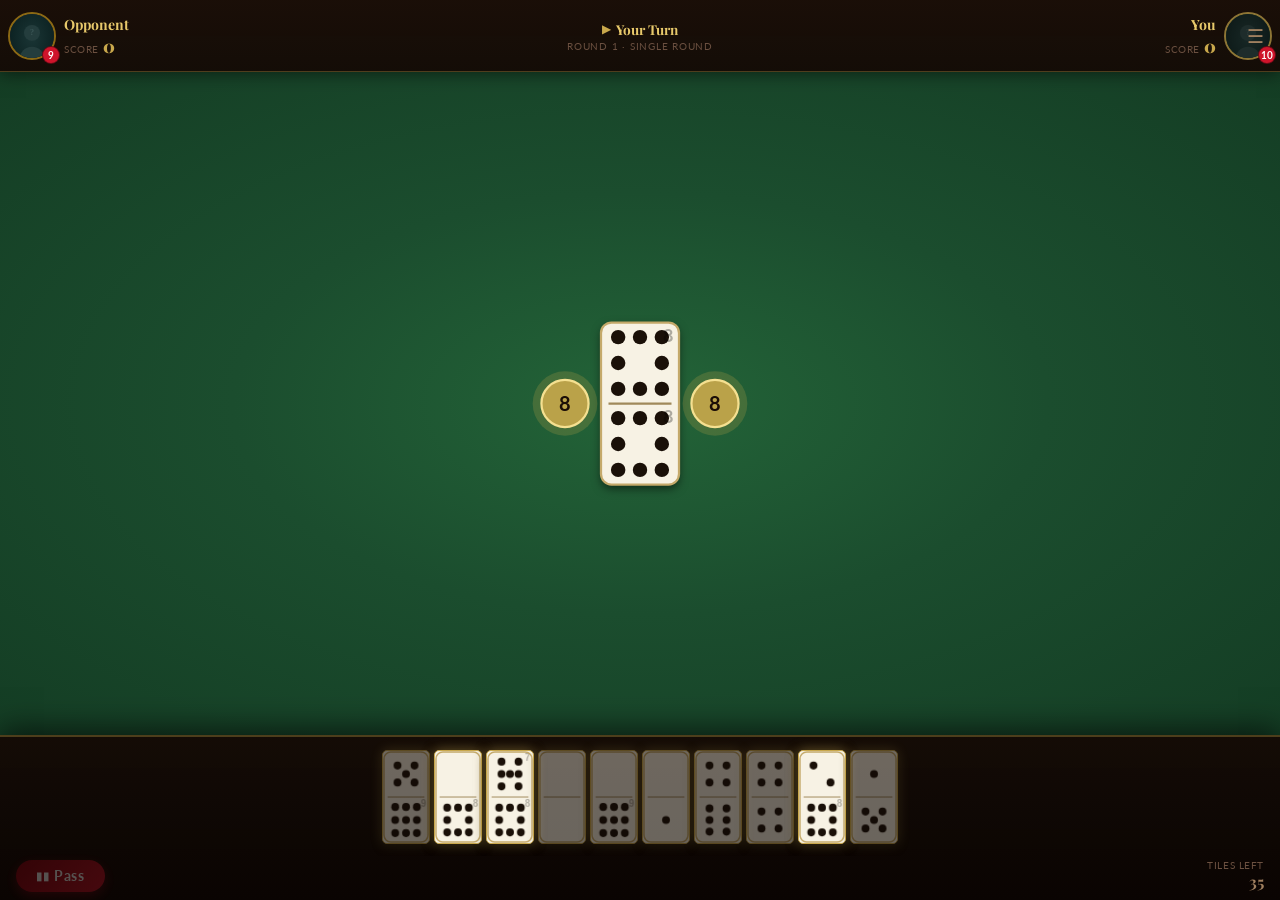
==== game.html @ 776e9a19 "Fix SFX toggle buttons missing default 'on' class in HTML Buttons displayed 'ON' text but rendered g" ====
<!DOCTYPE html>
<html lang="en">
<head>
  <meta charset="UTF-8">
  <meta name="viewport" content="width=device-width, initial-scale=1.0, maximum-scale=1.0, user-scalable=no">
  <meta name="apple-mobile-web-app-capable" content="yes">
  <meta name="apple-mobile-web-app-status-bar-style" content="black-translucent">
  <meta name="theme-color" content="#143D24">
  <title>ArtsDominos — Playing</title>
  <link rel="preconnect" href="https://fonts.googleapis.com">
  <link rel="preconnect" href="https://fonts.gstatic.com" crossorigin>
  <link href="https://fonts.googleapis.com/css2?family=Playfair+Display:wght@400;700&family=Lato:wght@300;400;700&family=Dancing+Script:wght@700&display=swap" rel="stylesheet">
  <link rel="stylesheet" href="css/main.css">
  <link rel="stylesheet" href="css/game.css">
</head>
<body class="game-body">

  <!-- ===== TOP BAR ===== -->
  <header class="game-topbar" id="game-topbar">

    <!-- Opponent side (1v1) or Team display -->
    <div class="topbar-player opponent-side" id="topbar-opponent">
      <div class="topbar-portrait-wrap">
        <img class="topbar-portrait" id="opp-portrait" src="assets/characters/silhouette.svg" alt="Opponent">
        <div class="topbar-hand-count" id="opp-hand-count">10</div>
      </div>
      <div class="topbar-info">
        <div class="topbar-name" id="opp-name">Opponent</div>
        <div class="topbar-score-wrap">
          <span class="topbar-score-label">Score</span>
          <span class="topbar-score" id="opp-score">0</span>
        </div>
      </div>
    </div>

    <!-- Center: round + turn indicator -->
    <div class="topbar-center">
      <div class="turn-indicator" id="turn-indicator">
        <span class="turn-arrow" id="turn-arrow">&#9654;</span>
        <span class="turn-name" id="turn-name">Your Turn</span>
      </div>
      <div class="round-badge" id="round-badge"><span id="round-num">Round 1</span> · <span id="format-badge">Single Round</span></div>
    </div>

    <!-- Your side -->
    <div class="topbar-player your-side">
      <div class="topbar-info right-align">
        <div class="topbar-name">You</div>
        <div class="topbar-score-wrap">
          <span class="topbar-score-label">Score</span>
          <span class="topbar-score" id="your-score">0</span>
        </div>
      </div>
      <div class="topbar-portrait-wrap">
        <img class="topbar-portrait you-avatar" src="assets/characters/silhouette.svg" alt="You">
        <div class="topbar-hand-count" id="your-hand-count">10</div>
      </div>
    </div>

    <!-- Menu button -->
    <button class="game-menu-btn" onclick="GameUI.togglePause()" title="Menu">&#9776;</button>

  </header>

  <!-- ===== TEAMS ROW (2v2 only, hidden in 1v1) ===== -->
  <div class="teams-bar hidden" id="teams-bar">
    <div class="team-slot" id="team-partner">
      <img class="team-portrait" src="assets/characters/silhouette.svg" alt="Partner">
      <span class="team-name" id="partner-name">Partner</span>
      <span class="team-tiles" id="partner-tiles">10</span>
    </div>
    <div class="team-divider">&#9866;</div>
    <div class="team-slot" id="team-opp2">
      <img class="team-portrait" src="assets/characters/silhouette.svg" alt="Opp 2">
      <span class="team-name" id="opp2-name">Opp 2</span>
      <span class="team-tiles" id="opp2-tiles">10</span>
    </div>
  </div>

  <!-- Opponent speech bubble — shown on doubles, passes, round wins -->
  <div class="opp-quote-bubble hidden" id="opp-quote"></div>

  <!-- ===== GAME BOARD CANVAS ===== -->
  <main class="board-wrap" id="board-wrap">
    <canvas id="game-canvas"></canvas>
    <div class="board-hint" id="board-hint">Tap a tile in your hand, then tap where to place it</div>
  </main>

  <!-- ===== END SELECTION BAR ===== -->
  <div class="end-select-bar hidden" id="end-select-bar">
    <button class="end-btn" onclick="GameUI.chooseEnd('left')">&#8592; Left</button>
    <span class="end-select-label">Which end?</span>
    <button class="end-btn" onclick="GameUI.chooseEnd('right')">Right &#8594;</button>
  </div>

  <!-- ===== PLAYER HAND ===== -->
  <footer class="hand-area" id="hand-area">

    <div class="hand-scroll-wrap">
      <div class="hand-tiles" id="hand-tiles">
        <!-- Tile elements injected by render.js -->
      </div>
    </div>

    <div class="hand-actions">
      <button class="pass-btn" id="pass-btn" onclick="GameUI.playerPass()" disabled>
        <span class="pass-icon">&#9646;&#9646;</span> Pass
      </button>
      <div class="hand-meta">
        <div class="boneyard-info" id="boneyard-info">
          <span class="boneyard-label">Tiles left</span>
          <span class="boneyard-count" id="boneyard-count">35</span>
        </div>
      </div>
    </div>

  </footer>

  <!-- ===== PAUSE / MENU OVERLAY ===== -->
  <div class="pause-overlay hidden" id="pause-overlay">
    <div class="pause-card">
      <h2>Game Paused</h2>
      <div class="gold-rule"></div>
      <button class="btn-primary" onclick="GameUI.togglePause()">Resume</button>
      <button class="toggle-btn on" id="pause-sfx-btn" onclick="GameUI.toggleSfx()" style="align-self:stretch;border-radius:var(--r-md);padding:10px;">SFX: ON</button>
      <button class="btn-secondary" onclick="GameUI.restartRound()">Restart Round</button>
      <button class="btn-secondary" onclick="window.location.href='index.html'">Main Menu</button>
    </div>
  </div>

  <!-- ===== ROUND RESULT OVERLAY ===== -->
  <div class="result-overlay hidden" id="result-overlay">
    <div class="result-card">
      <div class="result-icon" id="result-icon">&#127881;</div>
      <h2 class="result-title" id="result-title">Round Over!</h2>
      <div class="result-detail" id="result-detail"></div>
      <div class="result-breakdown" id="result-breakdown"></div>
      <div class="result-scores" id="result-scores"></div>
      <div class="gold-rule"></div>
      <button class="btn-primary" id="result-next-btn" onclick="GameUI.nextRound()">Next Round</button>
      <button class="btn-secondary" onclick="window.location.href='index.html'">Main Menu</button>
    </div>
  </div>

  <!-- ===== MATCH OVER OVERLAY ===== -->
  <div class="result-overlay hidden" id="match-over-overlay">
    <div class="result-card">
      <div class="result-icon" id="match-result-icon">&#127881;</div>
      <h2 class="result-title" id="match-result-title">Match Over!</h2>
      <div class="result-detail" id="match-result-detail"></div>
      <div class="result-breakdown" id="match-result-breakdown"></div>
      <div class="result-scores" id="match-result-scores"></div>
      <div class="gold-rule"></div>
      <button class="btn-primary" onclick="GameUI.rematch()">Rematch</button>
      <button class="btn-secondary" onclick="window.location.href='index.html'">Main Menu</button>
    </div>
  </div>

  <!-- Drag ghost: follows finger/cursor when dragging a hand tile -->
  <canvas id="drag-ghost" style="position:fixed;display:none;pointer-events:none;z-index:200;opacity:0.82;border-radius:6px;box-shadow:0 8px 24px rgba(0,0,0,0.7);"></canvas>

  <script src="js/storage.js"></script>
  <script src="js/characters.js"></script>
  <script src="js/quotes.js"></script>
  <script src="js/engine.js"></script>
  <script src="js/ai.js"></script>
  <script src="js/scoring.js"></script>
  <script src="js/sound.js"></script>
  <script src="js/render.js"></script>
  <script src="js/input.js"></script>
  <script src="js/game.js"></script>
</body>
</html>
---- css/main.css ----
/* =====================================================
   ArtsDominos · main.css
   Global design tokens, reset, hall background,
   shared components used across index + game screens
   ===================================================== */

/* ===== DESIGN TOKENS ===== */
:root {
  /* Cuban Color Palette */
  --mahogany:        #1A0D07;
  --mahogany-mid:    #2C1810;
  --mahogany-light:  #3D2316;
  --wood:            #5C3520;

  /* Gold */
  --gold:            #C9A84C;
  --gold-light:      #E8C96B;
  --gold-dark:       #8B6914;
  --gold-shine:      #F5E090;
  --gold-dim:        #6B5010;

  /* Cuban Flag */
  --cuban-red:       #CF142B;
  --cuban-blue:      #002A8F;
  --cuban-white:     #F5F5F0;
  --cuban-star:      #FFFFFF;

  /* Felt Table */
  --felt:            #1B4D2E;
  --felt-dark:       #143D24;
  --felt-shadow:     #0D2A1A;
  --felt-highlight:  #236438;

  /* Domino Tiles */
  --tile-cream:      #F8F4E8;
  --tile-border:     #D4C9A8;
  --pip:             #1A1008;

  /* Text */
  --text-light:      #F0E6D3;
  --text-gold:       #C9A84C;
  --text-dim:        #A08060;
  --text-muted:      #6B5040;

  /* Difficulty */
  --diff-beginner:   #4CAF50;
  --diff-easy:       #8BC34A;
  --diff-medium:     #FFC107;
  --diff-hard:       #FF5722;
  --diff-expert:     #E040FB;
  --diff-master:     #CF142B;

  /* Layout */
  --gap-xs:  4px;
  --gap-sm:  8px;
  --gap-md:  16px;
  --gap-lg:  24px;
  --gap-xl:  40px;

  /* Radii */
  --r-sm:    6px;
  --r-md:    12px;
  --r-lg:    20px;
  --r-pill:  100px;

  /* Shadows */
  --shadow-gold:    0 0 20px rgba(201,168,76,0.35);
  --shadow-gold-lg: 0 0 40px rgba(201,168,76,0.5);
  --shadow-deep:    0 8px 40px rgba(0,0,0,0.7);
  --shadow-tile:    0 4px 12px rgba(0,0,0,0.5);
  --shadow-inset:   inset 0 2px 8px rgba(0,0,0,0.5);

  /* Typography */
  --font-heading: 'Playfair Display', Georgia, 'Times New Roman', serif;
  --font-script:  'Dancing Script', cursive;
  --font-body:    'Lato', 'Helvetica Neue', Arial, sans-serif;

  /* Motion */
  --ease-out-cubic: cubic-bezier(0.22, 1, 0.36, 1);
  --t-fast: 0.15s ease;
  --t-mid:  0.3s ease;
  --t-slow: 0.5s var(--ease-out-cubic);
}

/* ===== RESET ===== */
*, *::before, *::after {
  box-sizing: border-box;
  margin: 0;
  padding: 0;
  -webkit-tap-highlight-color: transparent;
}

html {
  height: 100%;
  height: 100dvh;
  overflow: hidden;
}

body {
  height: 100%;
  height: 100dvh;
  width: 100%;
  overflow: hidden;
  font-family: var(--font-body);
  background: var(--mahogany);
  color: var(--text-light);
  user-select: none;
  -webkit-user-select: none;
  touch-action: manipulation;
  -webkit-font-smoothing: antialiased;
}

img {
  display: block;
  max-width: 100%;
}

button {
  font-family: inherit;
  cursor: pointer;
}

/* ===== CUBAN GAME HALL BACKGROUND ===== */
.hall-bg {
  position: fixed;
  inset: 0;
  z-index: 0;
  background:
    /* Warm candlelight glow from above */
    radial-gradient(ellipse 80% 40% at 50% 0%, rgba(200,130,30,0.12) 0%, transparent 70%),
    /* Amber corner warmth */
    radial-gradient(ellipse 50% 60% at 0% 100%, rgba(120,50,10,0.15) 0%, transparent 60%),
    radial-gradient(ellipse 50% 60% at 100% 100%, rgba(120,50,10,0.12) 0%, transparent 60%),
    /* Subtle wood grain lines */
    repeating-linear-gradient(
      88deg,
      transparent 0px,
      transparent 60px,
      rgba(200,150,80,0.018) 60px,
      rgba(200,150,80,0.018) 62px
    ),
    repeating-linear-gradient(
      2deg,
      transparent 0px,
      transparent 100px,
      rgba(200,150,80,0.012) 100px,
      rgba(200,150,80,0.012) 102px
    ),
    /* Base mahogany gradient */
    linear-gradient(170deg, #2C1810 0%, #1A0D07 45%, #0F0603 100%);
}

.hall-vignette {
  position: fixed;
  inset: 0;
  z-index: 1;
  pointer-events: none;
  background: radial-gradient(
    ellipse 100% 100% at 50% 50%,
    transparent 40%,
    rgba(0,0,0,0.55) 100%
  );
}

/* ===== SCREEN SYSTEM ===== */
.screen {
  position: fixed;
  inset: 0;
  z-index: 10;
  display: flex;
  flex-direction: column;
  align-items: center;
  overflow-y: auto;
  overflow-x: hidden;
  -webkit-overflow-scrolling: touch;
  opacity: 0;
  pointer-events: none;
  transform: translateY(16px);
  transition: opacity var(--t-mid), transform var(--t-mid);
}

.screen.active {
  opacity: 1;
  pointer-events: all;
  transform: translateY(0);
}

/* ===== SCREEN HEADER ===== */
.screen-header {
  display: flex;
  align-items: center;
  gap: var(--gap-md);
  width: 100%;
  max-width: 860px;
  padding: var(--gap-lg) var(--gap-lg) var(--gap-md);
  border-bottom: 1px solid rgba(201,168,76,0.25);
  margin-bottom: var(--gap-lg);
}

.screen-header h2 {
  font-family: var(--font-heading);
  font-size: clamp(1.1rem, 3vw, 1.7rem);
  color: var(--gold-light);
  font-weight: 700;
}

/* ===== CONTENT CONTAINERS ===== */
.content-container {
  width: 100%;
  max-width: 700px;
  padding: 0 var(--gap-lg) var(--gap-xl);
  display: flex;
  flex-direction: column;
}

/* ===== GOLD RULE ===== */
.gold-rule {
  width: 100%;
  max-width: 280px;
  height: 1px;
  background: linear-gradient(90deg, transparent, var(--gold), transparent);
  margin: var(--gap-md) auto;
}
.gold-rule.narrow { max-width: 180px; }

/* ===== BUTTONS ===== */
.btn-primary {
  display: block;
  width: 100%;
  max-width: 300px;
  padding: 15px 28px;
  background: linear-gradient(135deg, var(--gold-dark) 0%, var(--gold) 50%, var(--gold-light) 100%);
  color: var(--mahogany);
  border: none;
  border-radius: var(--r-md);
  font-family: var(--font-heading);
  font-size: 1.05rem;
  font-weight: 700;
  letter-spacing: 0.04em;
  box-shadow: var(--shadow-gold), inset 0 1px 0 rgba(255,255,255,0.25);
  transition: transform var(--t-fast), box-shadow var(--t-fast);
  text-align: center;
}

.btn-primary:hover,
.btn-primary:focus-visible {
  transform: translateY(-2px);
  box-shadow: var(--shadow-gold-lg), var(--shadow-deep);
  outline: none;
}

.btn-primary:active {
  transform: translateY(1px);
  box-shadow: var(--shadow-gold);
}

.btn-secondary {
  display: block;
  width: 100%;
  max-width: 300px;
  padding: 12px 28px;
  background: transparent;
  color: var(--gold);
  border: 1px solid var(--gold-dim);
  border-radius: var(--r-md);
  font-family: var(--font-body);
  font-size: 0.95rem;
  font-weight: 400;
  letter-spacing: 0.03em;
  transition: all var(--t-fast);
  text-align: center;
}

.btn-secondary:hover,
.btn-secondary:active {
  background: rgba(201,168,76,0.15);
  border-color: var(--gold);
  color: var(--gold-light);
}

.btn-back {
  background: none;
  border: none;
  color: var(--gold);
  font-size: 0.95rem;
  padding: 12px 16px;
  min-height: 44px;
  min-width: 44px;
  border-radius: var(--r-sm);
  transition: background var(--t-fast);
  white-space: nowrap;
  flex-shrink: 0;
  display: flex;
  align-items: center;
}

.btn-back:hover,
.btn-back:active {
  background: rgba(201,168,76,0.15);
}

.btn-danger {
  padding: 10px 22px;
  background: linear-gradient(135deg, #8B0010, var(--cuban-red));
  color: white;
  border: none;
  border-radius: var(--r-sm);
  font-size: 0.9rem;
  font-weight: 700;
  transition: opacity var(--t-fast), transform var(--t-fast);
  box-shadow: 0 4px 12px rgba(207,20,43,0.4);
}

.btn-danger:hover {
  opacity: 0.88;
  transform: translateY(-1px);
}

/* ===== TOGGLE BUTTON ===== */
.toggle-btn {
  padding: 8px 22px;
  border: 1px solid var(--gold-dim);
  border-radius: var(--r-pill);
  background: transparent;
  color: var(--text-muted);
  font-size: 0.85rem;
  font-weight: 700;
  letter-spacing: 0.06em;
  transition: all var(--t-fast);
  min-width: 62px;
}

.toggle-btn.on {
  background: rgba(27,77,46,0.8);
  border-color: var(--gold);
  color: var(--gold-light);
  box-shadow: 0 0 8px rgba(201,168,76,0.2);
}

/* ===== SELECT ===== */
.setting-select {
  background: var(--mahogany-mid);
  color: var(--text-light);
  border: 1px solid var(--gold-dim);
  border-radius: var(--r-sm);
  padding: 8px 12px;
  font-family: var(--font-body);
  font-size: 0.9rem;
  cursor: pointer;
}

.setting-select:focus {
  outline: 1px solid var(--gold);
}

/* ===== SETTINGS ===== */
.settings-list {
  display: flex;
  flex-direction: column;
  gap: var(--gap-md);
  padding: 0 var(--gap-lg);
}

.setting-row {
  display: flex;
  justify-content: space-between;
  align-items: center;
  padding: var(--gap-sm) 0;
  border-bottom: 1px solid rgba(255,255,255,0.06);
}

.setting-label {
  font-size: 0.95rem;
  color: var(--text-light);
}

.version-text {
  text-align: center;
  color: var(--text-muted);
  font-size: 0.75rem;
  margin-top: var(--gap-lg);
}

/* ===== HOW TO PLAY ===== */
.rules-scroll {
  display: flex;
  flex-direction: column;
  gap: var(--gap-md);
  padding: 0 var(--gap-lg) var(--gap-xl);
}

.rule-card {
  background: rgba(201,168,76,0.06);
  border: 1px solid rgba(201,168,76,0.18);
  border-radius: var(--r-md);
  padding: var(--gap-md) var(--gap-lg);
}

.rule-card h3 {
  font-family: var(--font-heading);
  color: var(--gold-light);
  font-size: 1rem;
  margin-bottom: var(--gap-sm);
}

.rule-card p {
  color: var(--text-light);
  font-size: 0.9rem;
  line-height: 1.6;
}

.rule-card.cuban-rule {
  border-color: rgba(207,20,43,0.5);
  background: rgba(207,20,43,0.07);
}

.rule-card.cuban-rule h3 {
  color: #FF7B87;
}

/* ===== UTILITIES ===== */
.hidden { display: none !important; }

/* ===== FORMAT BAR ===== */
.format-bar {
  display: flex;
  align-items: center;
  gap: var(--gap-sm);
  flex-wrap: wrap;
  padding: var(--gap-sm) var(--gap-lg);
  background: rgba(0,0,0,0.3);
  border-bottom: 1px solid rgba(201,168,76,0.15);
  width: 100%;
}

.format-label {
  color: var(--text-dim);
  font-size: 0.8rem;
  letter-spacing: 0.05em;
  text-transform: uppercase;
  white-space: nowrap;
}

.format-btn {
  padding: 10px 14px;
  min-height: 40px;
  border-radius: var(--r-pill);
  border: 1px solid rgba(201,168,76,0.3);
  background: transparent;
  color: var(--text-dim);
  font-size: 0.8rem;
  transition: all var(--t-fast);
  white-space: nowrap;
}

.format-btn:hover {
  border-color: var(--gold);
  color: var(--gold);
}

.format-btn.active {
  background: rgba(201,168,76,0.15);
  border-color: var(--gold);
  color: var(--gold-light);
  font-weight: 700;
}
---- css/game.css ----
/* =====================================================
   ArtsDominos · game.css
   In-game layout: top bar, board canvas,
   player hand rack, overlays
   ===================================================== */

/* ===== GAME BODY LAYOUT ===== */
.game-body {
  display: flex;
  flex-direction: column;
  height: 100dvh; /* dynamic viewport height for mobile */
  overflow: hidden;
  background: var(--felt-dark);
}

/* ===== TOP BAR ===== */
.game-topbar {
  position: relative;
  display: flex;
  align-items: center;
  gap: var(--gap-sm);
  height: 72px;
  min-height: 72px;
  padding: 0 var(--gap-sm) 0 var(--gap-sm);
  background: linear-gradient(180deg, rgba(26,13,7,0.97) 0%, rgba(20,10,5,0.95) 100%);
  border-bottom: 1px solid rgba(201,168,76,0.3);
  box-shadow: 0 2px 16px rgba(0,0,0,0.5);
  z-index: 30;
  flex-shrink: 0;
}

.topbar-player {
  display: flex;
  align-items: center;
  gap: var(--gap-sm);
  flex: 1;
  min-width: 0;
}

.topbar-player.your-side {
  justify-content: flex-end;
}

.topbar-portrait-wrap {
  position: relative;
  flex-shrink: 0;
}

.topbar-portrait {
  width: 48px;
  height: 48px;
  border-radius: 50%;
  border: 2px solid var(--gold-dark);
  object-fit: cover;
  object-position: top center;
  background: #1a2030;
}

.you-avatar {
  width: 48px;
  height: 48px;
  border-radius: 50%;
  border: 2px solid var(--gold);
  background: linear-gradient(135deg, var(--felt-dark), var(--felt));
  object-fit: cover;
  object-position: top center;
  filter: brightness(0.9) opacity(0.75);
}

.topbar-hand-count {
  position: absolute;
  bottom: -4px;
  right: -4px;
  width: 18px;
  height: 18px;
  background: var(--cuban-red);
  color: white;
  border-radius: 50%;
  font-size: 0.65rem;
  font-weight: 700;
  display: flex;
  align-items: center;
  justify-content: center;
  border: 1px solid rgba(0,0,0,0.5);
  transition: background var(--t-mid);
}

.topbar-hand-count.low-tiles {
  background: var(--gold-dark);
  animation: lowTilesPulse 0.9s ease-in-out infinite;
}

@keyframes lowTilesPulse {
  0%, 100% { transform: scale(1);    background: var(--gold-dark); }
  50%       { transform: scale(1.3); background: var(--gold);      }
}

.topbar-info {
  display: flex;
  flex-direction: column;
  min-width: 0;
}

.topbar-info.right-align {
  align-items: flex-end;
}

.topbar-name {
  font-family: var(--font-heading);
  font-size: 0.88rem;
  color: var(--gold-light);
  font-weight: 700;
  white-space: nowrap;
  overflow: hidden;
  text-overflow: ellipsis;
  max-width: 90px;
}

.topbar-score-wrap {
  display: flex;
  align-items: baseline;
  gap: 4px;
}

.topbar-score-label {
  font-size: 0.6rem;
  color: var(--text-muted);
  letter-spacing: 0.06em;
  text-transform: uppercase;
}

.topbar-score {
  font-family: var(--font-heading);
  font-size: 1.1rem;
  font-weight: 900;
  color: var(--gold);
}

/* ===== CENTER STATUS ===== */
.topbar-center {
  display: flex;
  flex-direction: column;
  align-items: center;
  gap: 3px;
  flex-shrink: 0;
  padding: 0 var(--gap-sm);
}

.turn-indicator {
  display: flex;
  align-items: center;
  gap: 5px;
}

.turn-arrow {
  font-size: 0.75rem;
  color: var(--gold);
  transition: transform var(--t-fast);
}

.turn-arrow.flip {
  transform: scaleX(-1);
}

.turn-name {
  font-family: var(--font-heading);
  font-size: 0.85rem;
  color: var(--gold-light);
  font-weight: 700;
  white-space: nowrap;
}

.round-badge {
  font-size: 0.6rem;
  color: var(--text-muted);
  letter-spacing: 0.08em;
  text-transform: uppercase;
  white-space: nowrap;
}

/* ===== GAME MENU BUTTON ===== */
.game-menu-btn {
  position: absolute;
  right: 8px;
  top: 50%;
  transform: translateY(-50%);
  background: none;
  border: none;
  color: var(--text-dim);
  font-size: 1.2rem;
  padding: 10px 8px;
  border-radius: var(--r-sm);
  transition: color var(--t-fast), background var(--t-fast);
}

.game-menu-btn:hover {
  color: var(--gold);
  background: rgba(201,168,76,0.1);
}

/* ===== TEAMS BAR (2v2) ===== */
.teams-bar {
  display: flex;
  align-items: center;
  justify-content: space-between;
  padding: var(--gap-xs) var(--gap-lg);
  background: rgba(10,5,2,0.7);
  border-bottom: 1px solid rgba(201,168,76,0.15);
  flex-shrink: 0;
}

.team-slot {
  display: flex;
  align-items: center;
  gap: var(--gap-sm);
}

.team-portrait {
  width: 32px;
  height: 32px;
  border-radius: 50%;
  object-fit: cover;
  border: 1px solid var(--gold-dark);
}

.team-name {
  font-family: var(--font-heading);
  font-size: 0.8rem;
  color: var(--text-light);
}

.team-tiles {
  font-size: 0.75rem;
  color: var(--text-muted);
}

.team-divider {
  color: var(--gold-dark);
  font-size: 1rem;
}

/* ===== BOARD / CANVAS ===== */
.board-wrap {
  flex: 1;
  position: relative;
  overflow: hidden;
  background:
    radial-gradient(ellipse at 50% 50%, var(--felt-highlight) 0%, var(--felt) 40%, var(--felt-dark) 100%);
  /* Subtle felt texture */
  background-image:
    radial-gradient(ellipse at 50% 50%, #236438 0%, #1B4D2E 45%, #143D24 100%),
    repeating-linear-gradient(
      45deg,
      transparent,
      transparent 2px,
      rgba(0,0,0,0.04) 2px,
      rgba(0,0,0,0.04) 4px
    );
  touch-action: none;
}

#game-canvas {
  position: absolute;
  inset: 0;
  width: 100%;
  height: 100%;
  cursor: grab;
}

#game-canvas:active {
  cursor: grabbing;
}

.board-hint {
  position: absolute;
  bottom: 12px;
  left: 50%;
  transform: translateX(-50%);
  background: rgba(0,0,0,0.5);
  color: var(--text-dim);
  font-size: 0.82rem;
  padding: 6px 16px;
  border-radius: var(--r-pill);
  letter-spacing: 0.04em;
  pointer-events: none;
  white-space: nowrap;
  transition: opacity var(--t-slow);
}

.board-hint.hidden-hint {
  opacity: 0;
}

/* ===== PLAYER HAND ===== */
.hand-area {
  flex-shrink: 0;
  background: linear-gradient(0deg, #0a0402 0%, rgba(20,10,5,0.97) 100%);
  border-top: 2px solid rgba(201,168,76,0.35);
  box-shadow: 0 -6px 28px rgba(0,0,0,0.6);
  display: flex;
  flex-direction: column;
  min-height: 135px;
  max-height: 170px;
  z-index: 20;
}

.hand-scroll-wrap {
  flex: 1;
  overflow-x: auto;
  overflow-y: hidden;
  padding: 6px 8px;
  -webkit-overflow-scrolling: touch;
  scrollbar-width: none;
}

.hand-scroll-wrap::-webkit-scrollbar {
  display: none;
}

.hand-tiles {
  display: flex;
  gap: 2px;
  align-items: center;
  height: 100%;
  justify-content: center;
}

/* ===== HAND TILE ELEMENTS ===== */
.hand-tile {
  position: relative;
  flex-shrink: 0;
  border-radius: 5px;
  background: var(--tile-cream);
  border: 1.5px solid var(--tile-border);
  box-shadow: var(--shadow-tile);
  cursor: grab;
  transition: transform var(--t-fast), box-shadow var(--t-fast), border-color var(--t-fast);
  touch-action: none;
  width: 32px;
  height: 62px;
}

.hand-tile:hover {
  transform: translateY(-5px);
  box-shadow: 0 8px 20px rgba(0,0,0,0.6);
}

.hand-tile.selected {
  transform: translateY(-8px);
  border-color: var(--gold);
  border-width: 2px;
  box-shadow:
    0 10px 24px rgba(0,0,0,0.7),
    0 0 14px rgba(201,168,76,0.5);
}

/* Opening double — generic green (no board ends yet) */
.hand-tile.valid-move {
  border-color: #66BB6A;
  box-shadow: 0 4px 12px rgba(0,0,0,0.5), 0 0 10px rgba(102,187,106,0.45);
}

/* Left-end match — green */
.hand-tile.valid-left {
  border-color: #66BB6A;
  box-shadow: 0 4px 12px rgba(0,0,0,0.5), 0 0 10px rgba(102,187,106,0.45);
}

/* Right-end match — sky blue */
.hand-tile.valid-right {
  border-color: #29B6F6;
  box-shadow: 0 4px 12px rgba(0,0,0,0.5), 0 0 10px rgba(41,182,246,0.45);
}

/* Matches both ends — gold (flexible play) */
.hand-tile.valid-both {
  border-color: var(--gold);
  box-shadow: 0 4px 12px rgba(0,0,0,0.5), 0 0 12px rgba(201,168,76,0.55);
}

.hand-tile.no-move {
  opacity: 0.4;
  cursor: not-allowed;
}

.hand-tile.reordering {
  opacity: 0.72;
  transform: translateY(-6px) scale(1.08);
  transition: none;
  z-index: 10;
  box-shadow: 0 10px 24px rgba(0,0,0,0.65);
}

/* ===== HAND ACTIONS ===== */
.hand-actions {
  display: flex;
  align-items: center;
  justify-content: space-between;
  padding: var(--gap-xs) var(--gap-md) var(--gap-sm);
}

.pass-btn {
  display: flex;
  align-items: center;
  gap: var(--gap-xs);
  padding: 8px 20px;
  background: linear-gradient(135deg, #8B0010, var(--cuban-red));
  color: white;
  border: none;
  border-radius: var(--r-pill);
  font-family: var(--font-body);
  font-size: 0.85rem;
  font-weight: 700;
  letter-spacing: 0.05em;
  box-shadow: 0 4px 12px rgba(207,20,43,0.4);
  transition: opacity var(--t-fast), transform var(--t-fast);
}

.pass-btn:hover:not(:disabled) {
  transform: translateY(-1px);
  box-shadow: 0 6px 18px rgba(207,20,43,0.5);
}

.pass-btn:disabled {
  opacity: 0.3;
  cursor: not-allowed;
}

.pass-btn.must-pass {
  animation: passPulse 1.3s ease-in-out infinite;
}

@keyframes passPulse {
  0%, 100% { box-shadow: 0 4px 12px rgba(207,20,43,0.4), 0 0 0 0   rgba(207,20,43,0.55); }
  55%       { box-shadow: 0 4px 12px rgba(207,20,43,0.4), 0 0 0 10px rgba(207,20,43,0); }
}

.pass-icon {
  font-size: 0.7rem;
  letter-spacing: 1px;
}

.hand-meta {
  display: flex;
  align-items: center;
  gap: var(--gap-md);
}

.boneyard-info {
  display: flex;
  flex-direction: column;
  align-items: flex-end;
}

.boneyard-label {
  font-size: 0.6rem;
  color: var(--text-muted);
  letter-spacing: 0.06em;
  text-transform: uppercase;
}

.boneyard-count {
  font-family: var(--font-heading);
  font-size: 1rem;
  font-weight: 700;
  color: var(--text-dim);
}

/* ===== PAUSE OVERLAY ===== */
.pause-overlay {
  position: fixed;
  inset: 0;
  z-index: 80;
  background: rgba(10,5,2,0.88);
  backdrop-filter: blur(6px);
  display: flex;
  align-items: center;
  justify-content: center;
  padding: var(--gap-lg);
}

.pause-card {
  background: linear-gradient(160deg, #2C1810 0%, #1A0D07 100%);
  border: 2px solid var(--gold);
  border-radius: var(--r-lg);
  padding: var(--gap-xl);
  display: flex;
  flex-direction: column;
  align-items: center;
  gap: var(--gap-md);
  width: 100%;
  max-width: 320px;
  box-shadow: var(--shadow-gold), var(--shadow-deep);
}

.pause-card h2 {
  font-family: var(--font-heading);
  color: var(--gold-light);
  font-size: 1.5rem;
}

/* ===== RESULT OVERLAY ===== */
.result-overlay {
  position: fixed;
  inset: 0;
  z-index: 90;
  background: rgba(10,5,2,0.9);
  backdrop-filter: blur(6px);
  display: flex;
  align-items: center;
  justify-content: center;
  padding: var(--gap-lg);
}

.result-card {
  background: linear-gradient(160deg, #2C1810 0%, #1A0D07 100%);
  border: 2px solid var(--gold);
  border-radius: var(--r-lg);
  padding: var(--gap-xl);
  display: flex;
  flex-direction: column;
  align-items: center;
  gap: var(--gap-md);
  width: 100%;
  max-width: 380px;
  box-shadow: var(--shadow-gold-lg), var(--shadow-deep);
  text-align: center;
}

.result-icon {
  font-size: 3rem;
  line-height: 1;
}

.result-title {
  font-family: var(--font-heading);
  font-size: 1.6rem;
  color: var(--gold-light);
}

.result-detail {
  font-size: 0.9rem;
  color: var(--text-light);
  line-height: 1.5;
}

.result-breakdown {
  font-size: 0.72rem;
  color: var(--text-muted);
  font-family: 'Lato', monospace;
  white-space: pre-line;
  line-height: 1.7;
  letter-spacing: 0.01em;
  padding: 4px 8px;
  background: rgba(255,255,255,0.04);
  border-radius: var(--r-sm);
  width: 100%;
  text-align: left;
}

.result-breakdown:empty {
  display: none;
}

.result-scores {
  font-family: var(--font-heading);
  font-size: 1.1rem;
  color: var(--gold);
  font-weight: 700;
}

/* ===== AI THINKING INDICATOR ===== */
.ai-thinking {
  position: absolute;
  top: 50%;
  left: 50%;
  transform: translate(-50%, -50%);
  background: rgba(10,5,2,0.75);
  border: 1px solid var(--gold-dark);
  border-radius: var(--r-pill);
  padding: var(--gap-sm) var(--gap-lg);
  display: flex;
  align-items: center;
  gap: var(--gap-sm);
  pointer-events: none;
  opacity: 0;
  transition: opacity var(--t-mid);
  z-index: 25;
}

.ai-thinking.visible {
  opacity: 1;
}

.ai-thinking-name {
  font-family: var(--font-heading);
  font-size: 0.85rem;
  color: var(--gold);
}

.ai-dots {
  display: flex;
  gap: 4px;
}

.ai-dot {
  width: 6px;
  height: 6px;
  border-radius: 50%;
  background: var(--gold);
  animation: dotPulse 1.2s ease-in-out infinite;
}

.ai-dot:nth-child(2) { animation-delay: 0.2s; }
.ai-dot:nth-child(3) { animation-delay: 0.4s; }

@keyframes dotPulse {
  0%, 80%, 100% { opacity: 0.2; transform: scale(0.8); }
  40%            { opacity: 1;   transform: scale(1.2); }
}

/* ===== TILE PLACE ANIMATION ===== */
@keyframes tilePlace {
  0%   { transform: scale(1.4); opacity: 0.6; }
  100% { transform: scale(1);   opacity: 1; }
}

.tile-placing {
  animation: tilePlace 0.25s var(--ease-out-cubic) forwards;
}

/* ===== END SELECTION BAR ===== */
.end-select-bar {
  display: flex;
  align-items: center;
  justify-content: space-between;
  padding: 10px var(--gap-md);
  background: rgba(10,5,2,0.97);
  border-top: 1px solid rgba(201,168,76,0.5);
  flex-shrink: 0;
  z-index: 25;
  animation: slideUp 0.18s var(--ease-out-cubic);
}

.end-select-label {
  font-family: var(--font-heading);
  font-size: 0.82rem;
  color: var(--gold);
  text-align: center;
  flex: 1;
  padding: 0 var(--gap-sm);
}

.end-btn {
  padding: 9px 20px;
  border-radius: var(--r-pill);
  border: 1px solid var(--gold-dim);
  background: rgba(201,168,76,0.12);
  color: var(--gold-light);
  font-family: var(--font-body);
  font-size: 0.9rem;
  font-weight: 700;
  letter-spacing: 0.03em;
  transition: all var(--t-fast);
  flex-shrink: 0;
}

.end-btn:hover {
  background: rgba(201,168,76,0.28);
  border-color: var(--gold);
}

@keyframes slideUp {
  from { transform: translateY(20px); opacity: 0; }
  to   { transform: translateY(0);    opacity: 1; }
}

/* ===== OPPONENT QUOTE BUBBLE ===== */
.opp-quote-bubble {
  position: fixed;
  top: 80px;
  left: 12px;
  background: rgba(15,8,4,0.92);
  border: 1px solid rgba(201,168,76,0.5);
  border-radius: var(--r-md);
  padding: 8px 14px;
  font-family: var(--font-body);
  font-size: 0.82rem;
  color: var(--text-light);
  max-width: 230px;
  white-space: nowrap;
  overflow: hidden;
  text-overflow: ellipsis;
  z-index: 35;
  pointer-events: none;
  box-shadow: 0 4px 16px rgba(0,0,0,0.6);
  animation: quoteIn 0.22s var(--ease-out-cubic);
}

.opp-quote-bubble.hidden {
  display: none;
}

@keyframes quoteIn {
  from { opacity: 0; transform: translateY(-8px); }
  to   { opacity: 1; transform: translateY(0); }
}

/* ===== RESPONSIVE ADJUSTMENTS ===== */

/* Short portrait screens */
@media (max-height: 640px) and (orientation: portrait) {
  .game-topbar  { height: 52px; min-height: 52px; }
  .hand-area    { min-height: 110px; max-height: 140px; }
  .topbar-portrait, .you-avatar { width: 36px; height: 36px; }
  .hand-tile    { width: 28px; height: 54px; }
  .opp-quote-bubble { top: 60px; }
}

@media (max-height: 700px) and (min-height: 641px) and (orientation: portrait) {
  .game-topbar  { height: 58px; min-height: 58px; }
  .hand-area    { min-height: 125px; max-height: 155px; }
  .topbar-portrait, .you-avatar { width: 40px; height: 40px; }
  .opp-quote-bubble { top: 66px; }
}

/* Landscape phone */
@media (max-height: 480px) and (orientation: landscape) {
  .opp-quote-bubble { top: 56px; }
}

/* Tablet / wide screens */
@media (min-width: 768px) {
  .hand-tile { width: 48px; height: 94px; }
  .hand-area { min-height: 165px; max-height: 210px; }
  .hand-tiles { gap: 4px; }
}

/* ===== LANDSCAPE PHONE (the primary play orientation) ===== */
@media (orientation: landscape) and (max-height: 500px) {
  .game-topbar {
    height: 48px;
    min-height: 48px;
  }
  .topbar-portrait, .you-avatar {
    width: 34px;
    height: 34px;
  }
  .topbar-hand-count {
    width: 15px;
    height: 15px;
    font-size: 0.56rem;
    bottom: -3px;
    right: -3px;
  }
  .topbar-name  { font-size: 0.75rem; max-width: 70px; }
  .topbar-score { font-size: 0.9rem; }
  .turn-name    { font-size: 0.72rem; }
  .round-badge  { font-size: 0.52rem; }

  .hand-area  { min-height: 96px; max-height: 118px; }
  .hand-tile  { width: 32px; height: 50px; }
  .hand-tiles { gap: 2px; }
  .hand-scroll-wrap { padding: 4px 6px; }
  .hand-actions     { padding: 2px 10px 4px; }
  .pass-btn   { padding: 5px 14px; font-size: 0.78rem; }
  .pass-icon  { font-size: 0.62rem; }
  .boneyard-count { font-size: 0.85rem; }
  .boneyard-label { font-size: 0.52rem; }

  .end-select-bar { padding: 5px var(--gap-md); }
  .end-btn        { padding: 5px 14px; font-size: 0.82rem; }
  .board-hint     { font-size: 0.72rem; padding: 4px 12px; bottom: 6px; }
}
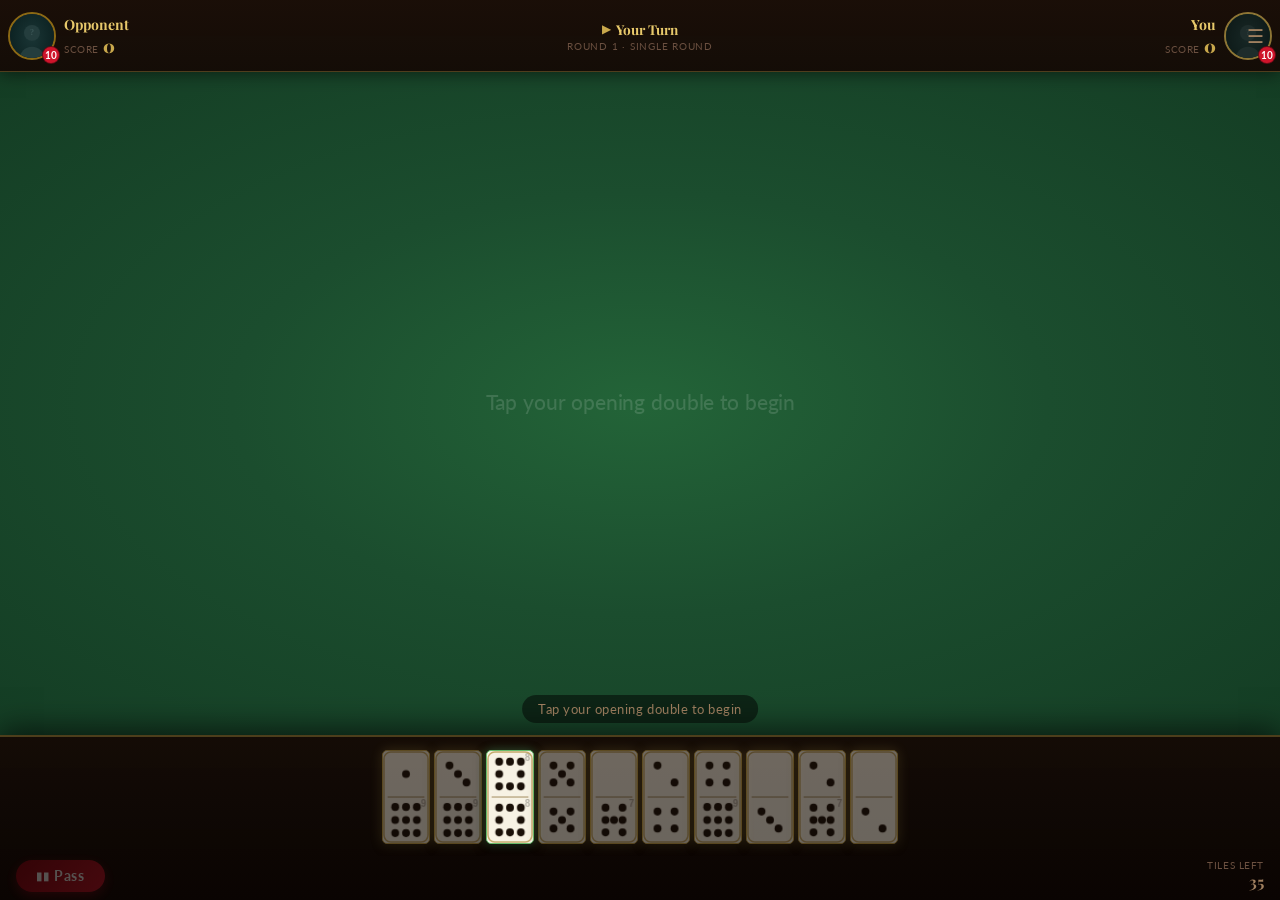
==== commit 16c79f6d: "Add Game Recap feature — full move-by-move match log Tracks starting hands and every tile play or pa" ====
--- a/game.html
+++ b/game.html
@@ -138,6 +138,7 @@
       <div class="result-scores" id="result-scores"></div>
       <div class="gold-rule"></div>
       <button class="btn-primary" id="result-next-btn" onclick="GameUI.nextRound()">Next Round</button>
+      <button class="btn-secondary" onclick="GameUI.showRecap(true)">Round Recap</button>
       <button class="btn-secondary" onclick="window.location.href='index.html'">Main Menu</button>
     </div>
   </div>
@@ -152,7 +153,21 @@
       <div class="result-scores" id="match-result-scores"></div>
       <div class="gold-rule"></div>
       <button class="btn-primary" onclick="GameUI.rematch()">Rematch</button>
+      <button class="btn-secondary" onclick="GameUI.showRecap()">Game Recap</button>
       <button class="btn-secondary" onclick="window.location.href='index.html'">Main Menu</button>
+    </div>
+  </div>
+
+  <!-- ===== GAME RECAP OVERLAY ===== -->
+  <div class="result-overlay hidden" id="recap-overlay">
+    <div class="recap-card">
+      <h2 class="result-title">Game Recap</h2>
+      <div class="gold-rule"></div>
+      <pre class="recap-text" id="recap-text"></pre>
+      <div class="recap-actions">
+        <button class="btn-primary" onclick="GameUI.downloadRecap()">Download .txt</button>
+        <button class="btn-secondary" onclick="GameUI.closeRecap()">Close</button>
+      </div>
     </div>
   </div>
 
--- a/css/game.css
+++ b/css/game.css
@@ -567,6 +567,50 @@
   font-size: 1.1rem;
   color: var(--gold);
   font-weight: 700;
+}
+
+/* ===== GAME RECAP ===== */
+.recap-card {
+  background: linear-gradient(160deg, #2C1810 0%, #1A0D07 100%);
+  border: 2px solid var(--gold);
+  border-radius: var(--r-lg);
+  padding: var(--gap-xl);
+  display: flex;
+  flex-direction: column;
+  align-items: center;
+  gap: var(--gap-md);
+  width: min(96vw, 660px);
+  max-height: 88vh;
+  box-shadow: var(--shadow-gold-lg), var(--shadow-deep);
+  text-align: center;
+}
+
+.recap-text {
+  font-family: 'Courier New', Courier, monospace;
+  font-size: 0.72rem;
+  white-space: pre;
+  overflow-y: auto;
+  overflow-x: auto;
+  width: 100%;
+  flex: 1;
+  line-height: 1.6;
+  color: var(--text-light);
+  padding: 12px 14px;
+  background: rgba(0, 0, 0, 0.38);
+  border-radius: var(--r-sm);
+  border: 1px solid var(--gold-dim);
+  text-align: left;
+  min-height: 180px;
+}
+
+.recap-actions {
+  display: flex;
+  gap: var(--gap-sm);
+  width: 100%;
+}
+
+.recap-actions > button {
+  flex: 1;
 }
 
 /* ===== AI THINKING INDICATOR ===== */
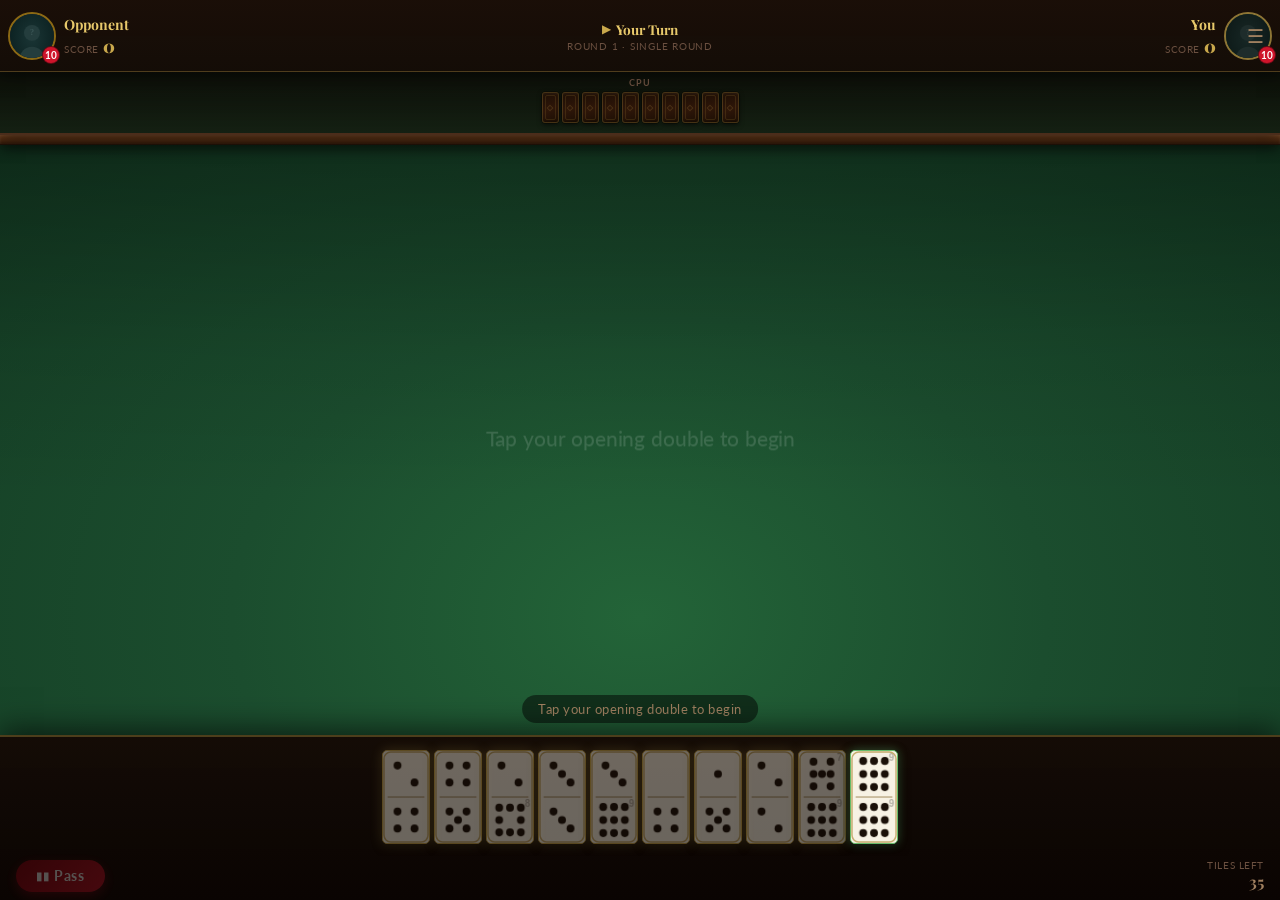
==== commit ac1aab60: "V2: Isometric table view with opponent tile backs - New opp-table-zone above board shows every non-h" ====
--- a/game.html
+++ b/game.html
@@ -6,7 +6,7 @@
   <meta name="apple-mobile-web-app-capable" content="yes">
   <meta name="apple-mobile-web-app-status-bar-style" content="black-translucent">
   <meta name="theme-color" content="#143D24">
-  <title>ArtsDominos — Playing</title>
+  <title>ArtsDominos v2 — Playing</title>
   <link rel="preconnect" href="https://fonts.googleapis.com">
   <link rel="preconnect" href="https://fonts.gstatic.com" crossorigin>
   <link href="https://fonts.googleapis.com/css2?family=Playfair+Display:wght@400;700&family=Lato:wght@300;400;700&family=Dancing+Script:wght@700&display=swap" rel="stylesheet">
@@ -18,7 +18,6 @@
   <!-- ===== TOP BAR ===== -->
   <header class="game-topbar" id="game-topbar">
 
-    <!-- Opponent side (1v1) or Team display -->
     <div class="topbar-player opponent-side" id="topbar-opponent">
       <div class="topbar-portrait-wrap">
         <img class="topbar-portrait" id="opp-portrait" src="assets/characters/silhouette.svg" alt="Opponent">
@@ -33,16 +32,16 @@
       </div>
     </div>
 
-    <!-- Center: round + turn indicator -->
     <div class="topbar-center">
       <div class="turn-indicator" id="turn-indicator">
         <span class="turn-arrow" id="turn-arrow">&#9654;</span>
         <span class="turn-name" id="turn-name">Your Turn</span>
       </div>
-      <div class="round-badge" id="round-badge"><span id="round-num">Round 1</span> · <span id="format-badge">Single Round</span></div>
-    </div>
-
-    <!-- Your side -->
+      <div class="round-badge" id="round-badge">
+        <span id="round-num">Round 1</span> · <span id="format-badge">Single Round</span>
+      </div>
+    </div>
+
     <div class="topbar-player your-side">
       <div class="topbar-info right-align">
         <div class="topbar-name">You</div>
@@ -53,38 +52,57 @@
       </div>
       <div class="topbar-portrait-wrap">
         <img class="topbar-portrait you-avatar" src="assets/characters/silhouette.svg" alt="You">
-        <div class="topbar-hand-count" id="your-hand-count">10</div>
-      </div>
-    </div>
-
-    <!-- Menu button -->
+        <div class="topbar-hand-count you-count" id="your-hand-count">10</div>
+      </div>
+    </div>
+
     <button class="game-menu-btn" onclick="GameUI.togglePause()" title="Menu">&#9776;</button>
-
   </header>
 
-  <!-- ===== TEAMS ROW (2v2 only, hidden in 1v1) ===== -->
-  <div class="teams-bar hidden" id="teams-bar">
-    <div class="team-slot" id="team-partner">
-      <img class="team-portrait" src="assets/characters/silhouette.svg" alt="Partner">
-      <span class="team-name" id="partner-name">Partner</span>
-      <span class="team-tiles" id="partner-tiles">10</span>
-    </div>
-    <div class="team-divider">&#9866;</div>
-    <div class="team-slot" id="team-opp2">
-      <img class="team-portrait" src="assets/characters/silhouette.svg" alt="Opp 2">
-      <span class="team-name" id="opp2-name">Opp 2</span>
-      <span class="team-tiles" id="opp2-tiles">10</span>
-    </div>
-  </div>
-
-  <!-- Opponent speech bubble — shown on doubles, passes, round wins -->
+  <!-- ===== OPPONENT TABLE AREA (tile backs visible above board) ===== -->
+  <!--
+    Shows the backs of every non-human player's tiles.
+    1v1:      one row at the top  (seat-north = the opponent)
+    4-player: north row = partner, side strips = opp1 (east) and opp2 (west)
+  -->
+  <div class="opp-table-zone" id="opp-table-zone">
+
+    <!-- NORTH seat: 1v1 opponent OR 4-player partner -->
+    <div class="seat-row seat-north" id="seat-north">
+      <span class="seat-tag" id="seat-north-tag"></span>
+      <div class="tile-backs-row" id="backs-north"></div>
+    </div>
+
+  </div>
+
+  <!-- Opponent speech bubble -->
   <div class="opp-quote-bubble hidden" id="opp-quote"></div>
 
-  <!-- ===== GAME BOARD CANVAS ===== -->
-  <main class="board-wrap" id="board-wrap">
-    <canvas id="game-canvas"></canvas>
-    <div class="board-hint" id="board-hint">Tap a tile in your hand, then tap where to place it</div>
-  </main>
+  <!-- ===== GAME SCENE: side zones + board ===== -->
+  <div class="game-scene" id="game-scene">
+
+    <!-- WEST seat (4-player only, opp2) -->
+    <div class="seat-side seat-west hidden" id="seat-west">
+      <span class="seat-tag seat-tag-vert" id="seat-west-tag"></span>
+      <div class="tile-backs-col" id="backs-west"></div>
+    </div>
+
+    <!-- CENTER: table rail + canvas -->
+    <div class="board-outer" id="board-outer">
+      <div class="table-far-rail"></div>
+      <main class="board-wrap" id="board-wrap">
+        <canvas id="game-canvas"></canvas>
+        <div class="board-hint" id="board-hint">Tap a tile in your hand, then tap where to place it</div>
+      </main>
+    </div>
+
+    <!-- EAST seat (4-player only, opp1) -->
+    <div class="seat-side seat-east hidden" id="seat-east">
+      <div class="tile-backs-col" id="backs-east"></div>
+      <span class="seat-tag seat-tag-vert" id="seat-east-tag"></span>
+    </div>
+
+  </div>
 
   <!-- ===== END SELECTION BAR ===== -->
   <div class="end-select-bar hidden" id="end-select-bar">
@@ -95,13 +113,11 @@
 
   <!-- ===== PLAYER HAND ===== -->
   <footer class="hand-area" id="hand-area">
-
     <div class="hand-scroll-wrap">
       <div class="hand-tiles" id="hand-tiles">
         <!-- Tile elements injected by render.js -->
       </div>
     </div>
-
     <div class="hand-actions">
       <button class="pass-btn" id="pass-btn" onclick="GameUI.playerPass()" disabled>
         <span class="pass-icon">&#9646;&#9646;</span> Pass
@@ -113,7 +129,6 @@
         </div>
       </div>
     </div>
-
   </footer>
 
   <!-- ===== PAUSE / MENU OVERLAY ===== -->
@@ -171,7 +186,7 @@
     </div>
   </div>
 
-  <!-- Drag ghost: follows finger/cursor when dragging a hand tile -->
+  <!-- Drag ghost -->
   <canvas id="drag-ghost" style="position:fixed;display:none;pointer-events:none;z-index:200;opacity:0.82;border-radius:6px;box-shadow:0 8px 24px rgba(0,0,0,0.7);"></canvas>
 
   <script src="js/storage.js"></script>
--- a/css/game.css
+++ b/css/game.css
@@ -198,45 +198,163 @@
   background: rgba(201,168,76,0.1);
 }
 
-/* ===== TEAMS BAR (2v2) ===== */
-.teams-bar {
-  display: flex;
-  align-items: center;
-  justify-content: space-between;
-  padding: var(--gap-xs) var(--gap-lg);
-  background: rgba(10,5,2,0.7);
-  border-bottom: 1px solid rgba(201,168,76,0.15);
-  flex-shrink: 0;
-}
-
-.team-slot {
-  display: flex;
-  align-items: center;
-  gap: var(--gap-sm);
-}
-
-.team-portrait {
-  width: 32px;
-  height: 32px;
-  border-radius: 50%;
-  object-fit: cover;
-  border: 1px solid var(--gold-dark);
-}
-
-.team-name {
-  font-family: var(--font-heading);
-  font-size: 0.8rem;
-  color: var(--text-light);
-}
-
-.team-tiles {
-  font-size: 0.75rem;
+/* ===== V2: OPPONENT TABLE ZONE (tile backs above the board) ===== */
+
+.opp-table-zone {
+  flex-shrink: 0;
+  display: flex;
+  flex-direction: column;
+  align-items: center;
+  background: linear-gradient(180deg, rgba(10,5,2,0.85) 0%, rgba(20,13,7,0.6) 100%);
+  border-bottom: 2px solid rgba(92,53,32,0.8);
+  box-shadow: 0 4px 16px rgba(0,0,0,0.5);
+  padding: 6px var(--gap-sm) 8px;
+  position: relative;
+  z-index: 5;
+}
+
+.seat-row {
+  display: flex;
+  flex-direction: column;
+  align-items: center;
+  gap: 3px;
+  width: 100%;
+}
+
+.seat-tag {
+  font-size: 0.58rem;
   color: var(--text-muted);
-}
-
-.team-divider {
-  color: var(--gold-dark);
-  font-size: 1rem;
+  text-transform: uppercase;
+  letter-spacing: 0.1em;
+  font-weight: 700;
+  font-family: var(--font-body);
+  line-height: 1;
+}
+
+/* Individual tile back — upright domino back, standing at far edge */
+.tile-back {
+  display: inline-block;
+  width: 17px;
+  height: 31px;
+  background: linear-gradient(160deg, #1c0e04 0%, #2e1609 55%, #1c0e04 100%);
+  border: 1px solid rgba(201,168,76,0.22);
+  border-radius: 3px;
+  position: relative;
+  flex-shrink: 0;
+  box-shadow:
+    inset 0 1px 3px rgba(255,255,255,0.06),
+    inset 0 -1px 2px rgba(0,0,0,0.4),
+    0 2px 5px rgba(0,0,0,0.55),
+    0 0 0 0.5px rgba(0,0,0,0.6);
+}
+
+/* Subtle inner border to suggest the tile frame */
+.tile-back::before {
+  content: '';
+  position: absolute;
+  inset: 2px;
+  border: 0.5px solid rgba(201,168,76,0.14);
+  border-radius: 2px;
+}
+
+/* Center pip/diamond hint on the back */
+.tile-back::after {
+  content: '';
+  position: absolute;
+  top: 50%;
+  left: 50%;
+  transform: translate(-50%, -50%) rotate(45deg);
+  width: 5px;
+  height: 5px;
+  border: 0.5px solid rgba(201,168,76,0.18);
+}
+
+.tile-backs-row {
+  display: flex;
+  flex-wrap: wrap;
+  gap: 3px;
+  justify-content: center;
+  align-items: flex-end;
+  min-height: 35px;
+  padding: 2px 4px;
+  max-width: 100%;
+}
+
+/* ===== V2: GAME SCENE (side zones + board, flex-row) ===== */
+
+.game-scene {
+  flex: 1;
+  display: flex;
+  flex-direction: row;
+  overflow: hidden;
+  min-height: 0;
+}
+
+/* Side seat strips for 4-player mode */
+.seat-side {
+  flex-shrink: 0;
+  width: 38px;
+  display: flex;
+  flex-direction: column;
+  align-items: center;
+  justify-content: center;
+  gap: 4px;
+  background: rgba(10,5,2,0.45);
+  padding: 6px 0;
+}
+
+.seat-west {
+  border-right: 1px solid rgba(92,53,32,0.5);
+  box-shadow: inset -4px 0 12px rgba(0,0,0,0.25);
+}
+
+.seat-east {
+  border-left: 1px solid rgba(92,53,32,0.5);
+  box-shadow: inset 4px 0 12px rgba(0,0,0,0.25);
+}
+
+.seat-tag-vert {
+  writing-mode: vertical-rl;
+  text-orientation: mixed;
+  transform: rotate(180deg);
+}
+
+/* Vertically stacked tile backs for side players */
+.tile-backs-col {
+  display: flex;
+  flex-direction: column;
+  gap: 2px;
+  align-items: center;
+  overflow: hidden;
+  max-height: 100%;
+}
+
+.tile-backs-col .tile-back {
+  width: 16px;
+  height: 28px;
+}
+
+/* ===== V2: BOARD OUTER (table rail + canvas wrapper) ===== */
+
+.board-outer {
+  flex: 1;
+  display: flex;
+  flex-direction: column;
+  overflow: hidden;
+  min-width: 0;
+}
+
+/* The mahogany rail at the far (top) edge — the "far side of the table" */
+.table-far-rail {
+  height: 10px;
+  flex-shrink: 0;
+  background: linear-gradient(180deg, #6b3c1a 0%, #4a2810 60%, #2d1608 100%);
+  border-bottom: 1px solid rgba(0,0,0,0.7);
+  box-shadow:
+    0 3px 14px rgba(0,0,0,0.7),
+    inset 0 1px 3px rgba(255,255,255,0.08);
+  position: relative;
+  z-index: 3;
 }
 
 /* ===== BOARD / CANVAS ===== */
@@ -244,11 +362,14 @@
   flex: 1;
   position: relative;
   overflow: hidden;
-  background:
-    radial-gradient(ellipse at 50% 50%, var(--felt-highlight) 0%, var(--felt) 40%, var(--felt-dark) 100%);
-  /* Subtle felt texture */
+  /* Depth gradient: darker at top (far/opponent side) = perspective cue */
   background-image:
-    radial-gradient(ellipse at 50% 50%, #236438 0%, #1B4D2E 45%, #143D24 100%),
+    linear-gradient(to bottom,
+      rgba(0,0,0,0.32) 0%,
+      rgba(0,0,0,0.08) 35%,
+      rgba(0,0,0,0) 60%
+    ),
+    radial-gradient(ellipse at 50% 80%, #236438 0%, #1B4D2E 45%, #143D24 100%),
     repeating-linear-gradient(
       45deg,
       transparent,
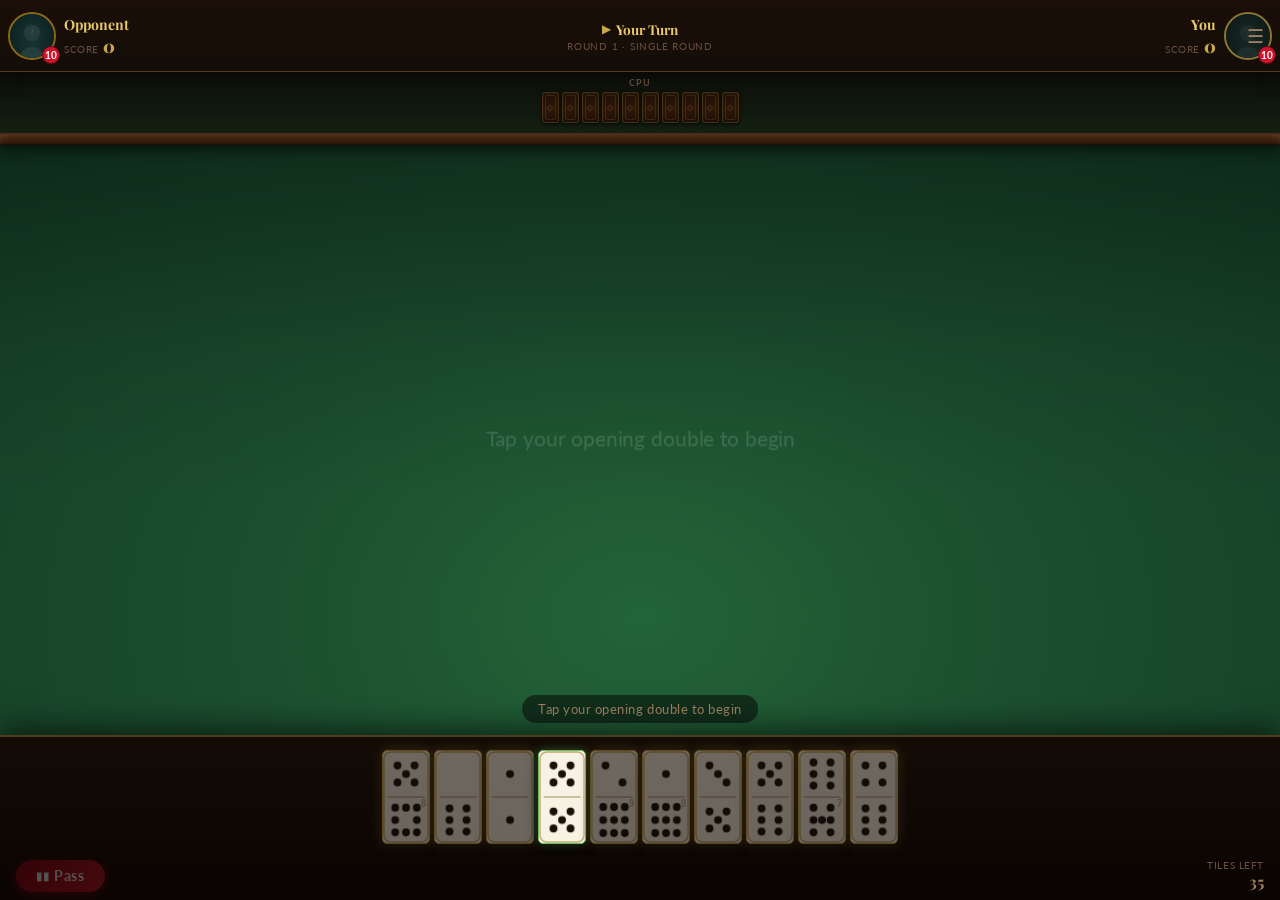
==== commit c278fc9c: "Add splash music toggle and fire streak milestones - index.html + menu.css: floating ♫ button on spl" ====
--- a/game.html
+++ b/game.html
@@ -161,6 +161,7 @@
   <!-- ===== MATCH OVER OVERLAY ===== -->
   <div class="result-overlay hidden" id="match-over-overlay">
     <div class="result-card">
+      <div id="streak-fire-banner" class="streak-fire-banner hidden"></div>
       <div class="result-icon" id="match-result-icon">&#127881;</div>
       <h2 class="result-title" id="match-result-title">Match Over!</h2>
       <div class="result-detail" id="match-result-detail"></div>
--- a/css/game.css
+++ b/css/game.css
@@ -413,6 +413,12 @@
 }
 
 /* ===== PLAYER HAND ===== */
+@keyframes hand-glow-pulse {
+  0%   { box-shadow: 0 -6px 28px rgba(0,0,0,0.6), 0 -2px 0 0 rgba(201,168,76,0);    border-top-color: rgba(201,168,76,0.35); }
+  50%  { box-shadow: 0 -6px 28px rgba(0,0,0,0.6), 0 -4px 22px 2px rgba(201,168,76,0.55); border-top-color: rgba(201,168,76,0.9); }
+  100% { box-shadow: 0 -6px 28px rgba(0,0,0,0.6), 0 -2px 0 0 rgba(201,168,76,0);    border-top-color: rgba(201,168,76,0.35); }
+}
+
 .hand-area {
   flex-shrink: 0;
   background: linear-gradient(0deg, #0a0402 0%, rgba(20,10,5,0.97) 100%);
@@ -423,6 +429,11 @@
   min-height: 135px;
   max-height: 170px;
   z-index: 20;
+  transition: border-top-color 0.3s, box-shadow 0.3s;
+}
+
+.hand-area.your-turn {
+  animation: hand-glow-pulse 1.8s ease-in-out infinite;
 }
 
 .hand-scroll-wrap {
@@ -647,6 +658,99 @@
   box-shadow: var(--shadow-gold-lg), var(--shadow-deep);
   text-align: center;
 }
+
+/* ===== STREAK FIRE BANNER ===== */
+@keyframes fire-pulse-1 {
+  0%,100% { box-shadow: 0 0 8px rgba(201,168,76,0.25); }
+  50%      { box-shadow: 0 0 22px rgba(201,168,76,0.65); }
+}
+@keyframes fire-pulse-2 {
+  0%,100% { box-shadow: 0 0 10px rgba(255,140,0,0.30); }
+  50%      { box-shadow: 0 0 30px rgba(255,140,0,0.80); }
+}
+@keyframes fire-pulse-3 {
+  0%,100% { box-shadow: 0 0 12px rgba(255,60,0,0.40); transform: scale(1); }
+  50%      { box-shadow: 0 0 38px rgba(255,80,0,0.90); transform: scale(1.02); }
+}
+@keyframes fire-pulse-4 {
+  0%      { box-shadow: 0 0 14px rgba(255,30,0,0.50); transform: scale(1); }
+  25%     { box-shadow: 0 0 44px rgba(255,100,0,1.00); transform: scale(1.03); }
+  50%     { box-shadow: 0 0 20px rgba(255,0,50,0.65);  transform: scale(1); }
+  75%     { box-shadow: 0 0 52px rgba(255,130,0,1.00); transform: scale(1.04); }
+  100%    { box-shadow: 0 0 14px rgba(255,30,0,0.50);  transform: scale(1); }
+}
+@keyframes fire-pulse-5 {
+  0%      { box-shadow: 0 0 18px rgba(255,215,0,0.55), 0 0 44px rgba(255,60,0,0.40); transform: scale(1); }
+  33%     { box-shadow: 0 0 55px rgba(255,215,0,1.00), 0 0 88px rgba(255,60,0,0.80); transform: scale(1.04); }
+  66%     { box-shadow: 0 0 32px rgba(255,110,0,0.90), 0 0 66px rgba(255,215,0,0.55); transform: scale(1.02); }
+  100%    { box-shadow: 0 0 18px rgba(255,215,0,0.55), 0 0 44px rgba(255,60,0,0.40); transform: scale(1); }
+}
+
+.streak-fire-banner {
+  width: 100%;
+  border-radius: var(--r-md);
+  padding: 12px var(--gap-md) 10px;
+  text-align: center;
+  display: flex;
+  flex-direction: column;
+  align-items: center;
+  gap: 2px;
+}
+
+.streak-fire-banner.tier-1 {
+  background: rgba(201,168,76,0.11);
+  border: 1px solid rgba(201,168,76,0.50);
+  animation: fire-pulse-1 2.2s ease-in-out infinite;
+}
+.streak-fire-banner.tier-2 {
+  background: linear-gradient(135deg,rgba(201,100,0,0.18),rgba(201,168,76,0.10));
+  border: 1px solid rgba(255,140,0,0.70);
+  animation: fire-pulse-2 1.8s ease-in-out infinite;
+}
+.streak-fire-banner.tier-3 {
+  background: linear-gradient(135deg,rgba(220,60,0,0.26),rgba(201,100,0,0.14));
+  border: 1px solid rgba(255,80,0,0.80);
+  animation: fire-pulse-3 1.4s ease-in-out infinite;
+}
+.streak-fire-banner.tier-4 {
+  background: linear-gradient(135deg,rgba(220,0,30,0.30),rgba(220,80,0,0.24));
+  border: 2px solid rgba(255,50,0,0.90);
+  animation: fire-pulse-4 1.1s ease-in-out infinite;
+}
+.streak-fire-banner.tier-5 {
+  background: linear-gradient(135deg,rgba(255,180,0,0.24),rgba(220,0,60,0.24));
+  border: 2px solid rgba(255,215,0,0.90);
+  animation: fire-pulse-5 0.85s ease-in-out infinite;
+}
+
+.streak-fire-flames {
+  font-size: 1.7rem;
+  line-height: 1;
+  letter-spacing: 3px;
+}
+.streak-fire-label {
+  font-family: var(--font-heading);
+  font-weight: 900;
+  letter-spacing: 0.14em;
+  text-transform: uppercase;
+}
+.streak-fire-sub {
+  font-size: 0.68rem;
+  letter-spacing: 0.1em;
+  text-transform: uppercase;
+}
+
+.tier-1 .streak-fire-label { font-size: 1.00rem; color: var(--gold-light); }
+.tier-2 .streak-fire-label { font-size: 1.10rem; color: #FFB347; }
+.tier-3 .streak-fire-label { font-size: 1.20rem; color: #FF6B35; text-shadow: 0 0 12px rgba(255,80,0,0.60); }
+.tier-4 .streak-fire-label { font-size: 1.30rem; color: #FF4500; text-shadow: 0 0 18px rgba(255,50,0,0.85); }
+.tier-5 .streak-fire-label { font-size: 1.50rem; color: #FFD700; text-shadow: 0 0 20px rgba(255,215,0,0.90), 0 0 44px rgba(255,100,0,0.65); }
+
+.tier-1 .streak-fire-sub { color: var(--text-dim); }
+.tier-2 .streak-fire-sub { color: rgba(255,180,80,0.80); }
+.tier-3 .streak-fire-sub { color: rgba(255,140,60,0.90); }
+.tier-4 .streak-fire-sub { color: rgba(255,110,50,0.95); }
+.tier-5 .streak-fire-sub { color: rgba(255,225,100,1.00); }
 
 .result-icon {
   font-size: 3rem;
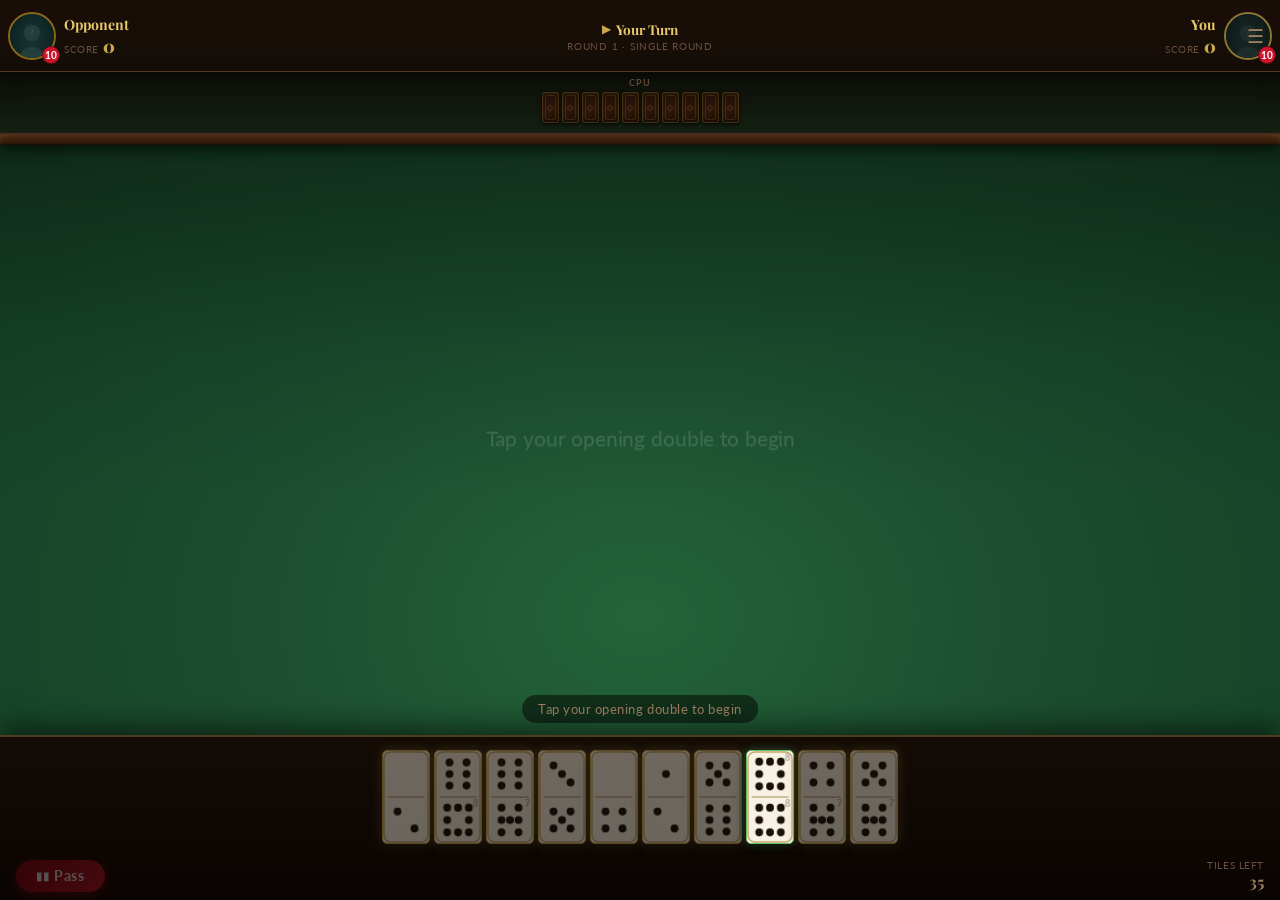
==== commit 9812c599: "Add name entry, global stats, and Firebase leaderboard - leaderboard.js: Firebase Realtime DB bridge" ====
--- a/game.html
+++ b/game.html
@@ -191,6 +191,7 @@
   <canvas id="drag-ghost" style="position:fixed;display:none;pointer-events:none;z-index:200;opacity:0.82;border-radius:6px;box-shadow:0 8px 24px rgba(0,0,0,0.7);"></canvas>
 
   <script src="js/storage.js"></script>
+  <script src="js/leaderboard.js"></script>
   <script src="js/characters.js"></script>
   <script src="js/quotes.js"></script>
   <script src="js/engine.js"></script>
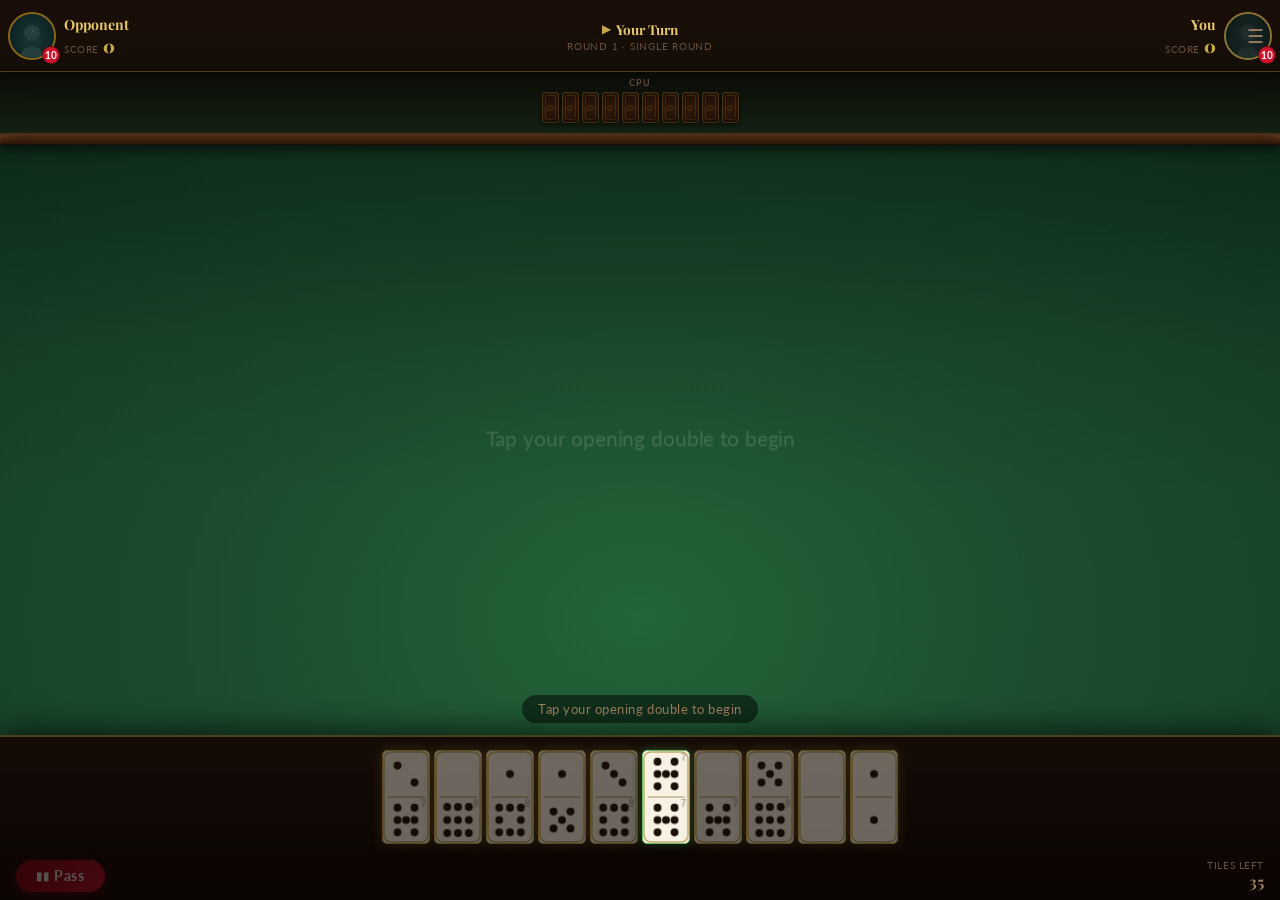
==== commit 04aead57: "Add PWA manifest, icons, and service worker - manifest.json: scope, both purpose flags (any + maskab" ====
--- a/game.html
+++ b/game.html
@@ -6,6 +6,9 @@
   <meta name="apple-mobile-web-app-capable" content="yes">
   <meta name="apple-mobile-web-app-status-bar-style" content="black-translucent">
   <meta name="theme-color" content="#143D24">
+  <meta name="mobile-web-app-capable" content="yes">
+  <link rel="manifest" href="manifest.json">
+  <link rel="apple-touch-icon" href="assets/icons/icon-192.png">
   <title>ArtsDominos v2 — Playing</title>
   <link rel="preconnect" href="https://fonts.googleapis.com">
   <link rel="preconnect" href="https://fonts.gstatic.com" crossorigin>
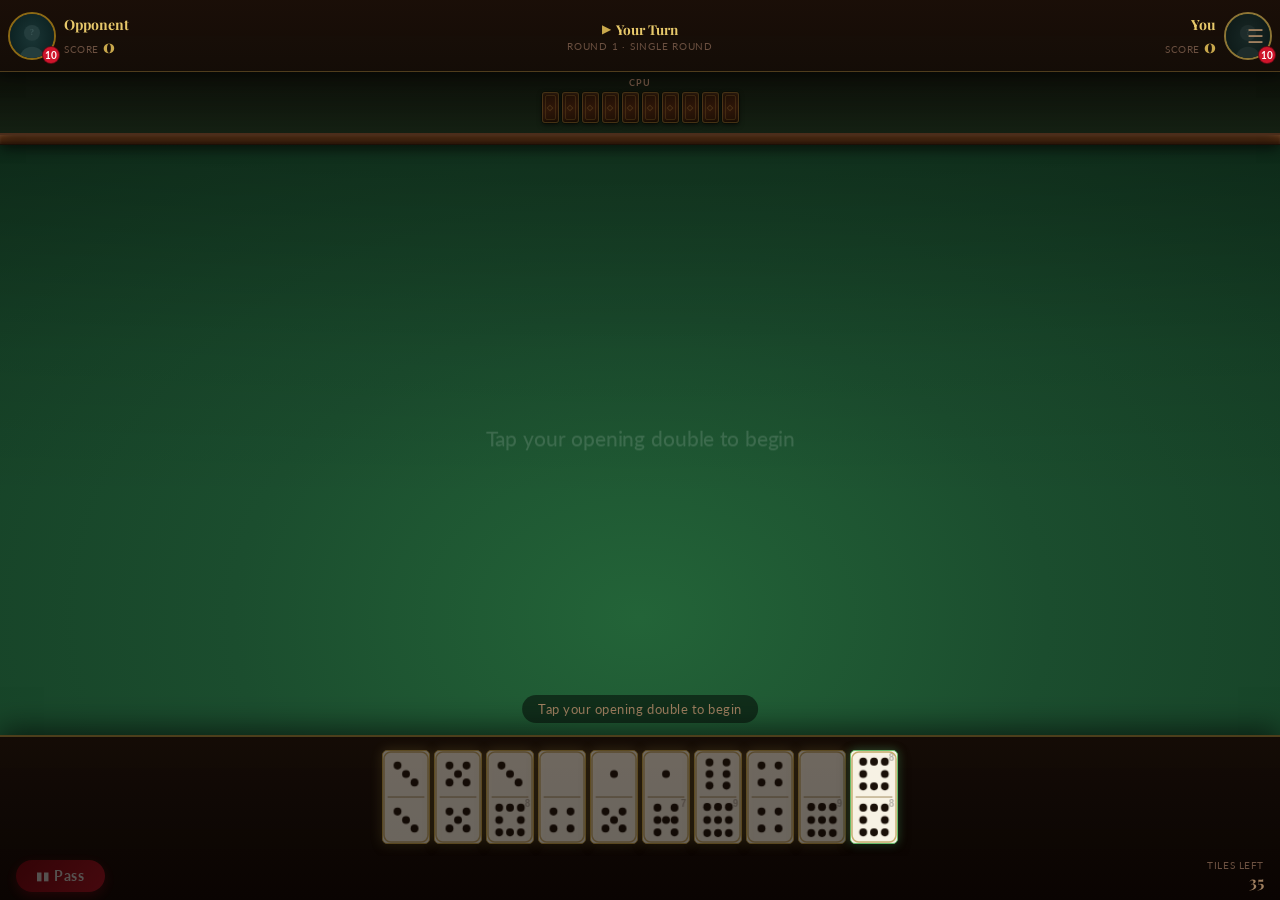
==== commit f0c6b8b3: "Show opponent portrait on match-over overlay - game.html: replace emoji div with portrait/frame/badg" ====
--- a/game.html
+++ b/game.html
@@ -165,7 +165,11 @@
   <div class="result-overlay hidden" id="match-over-overlay">
     <div class="result-card">
       <div id="streak-fire-banner" class="streak-fire-banner hidden"></div>
-      <div class="result-icon" id="match-result-icon">&#127881;</div>
+      <div class="match-result-portrait" id="match-result-portrait">
+        <img class="match-result-portrait-img" id="match-result-portrait-img" src="" alt="">
+        <div class="match-result-portrait-frame" id="match-result-portrait-frame"></div>
+        <div class="match-result-portrait-badge" id="match-result-portrait-badge"></div>
+      </div>
       <h2 class="result-title" id="match-result-title">Match Over!</h2>
       <div class="result-detail" id="match-result-detail"></div>
       <div class="result-breakdown" id="match-result-breakdown"></div>
--- a/css/game.css
+++ b/css/game.css
@@ -659,6 +659,79 @@
   text-align: center;
 }
 
+/* ===== MATCH RESULT PORTRAIT ===== */
+@keyframes portrait-pop-won {
+  0%   { transform: scale(0.72); opacity: 0; }
+  65%  { transform: scale(1.07); opacity: 1; }
+  100% { transform: scale(1.00); opacity: 1; }
+}
+@keyframes portrait-pop-lost {
+  0%   { transform: scale(0.85); opacity: 0; }
+  100% { transform: scale(1.00); opacity: 1; }
+}
+@keyframes portrait-glow-won {
+  0%,100% { box-shadow: 0 0 0 4px var(--gold), 0 0 18px rgba(201,168,76,0.40), 0 0 48px rgba(201,168,76,0.15); }
+  50%      { box-shadow: 0 0 0 4px var(--gold-light), 0 0 32px rgba(201,168,76,0.75), 0 0 72px rgba(201,168,76,0.30); }
+}
+
+.match-result-portrait {
+  position: relative;
+  width: 120px;
+  height: 120px;
+  border-radius: 50%;
+  flex-shrink: 0;
+}
+
+.match-result-portrait-img {
+  width: 100%;
+  height: 100%;
+  object-fit: cover;
+  object-position: top center;
+  border-radius: 50%;
+  display: block;
+}
+
+.match-result-portrait-frame {
+  position: absolute;
+  inset: 0;
+  border-radius: 50%;
+  pointer-events: none;
+}
+
+.match-result-portrait.won {
+  animation: portrait-pop-won 0.42s cubic-bezier(0.34,1.56,0.64,1) both;
+}
+.match-result-portrait.won .match-result-portrait-frame {
+  box-shadow: 0 0 0 4px var(--gold), 0 0 28px rgba(201,168,76,0.55), 0 0 60px rgba(201,168,76,0.20);
+  animation: portrait-glow-won 2.4s ease-in-out 0.5s infinite;
+}
+
+.match-result-portrait.lost {
+  animation: portrait-pop-lost 0.35s ease-out both;
+}
+.match-result-portrait.lost .match-result-portrait-img {
+  filter: grayscale(0.45) brightness(0.80);
+}
+.match-result-portrait.lost .match-result-portrait-frame {
+  box-shadow: 0 0 0 3px rgba(160,100,80,0.55), 0 0 16px rgba(180,80,60,0.20);
+}
+
+.match-result-portrait-badge {
+  position: absolute;
+  bottom: 2px;
+  right: 2px;
+  width: 34px;
+  height: 34px;
+  border-radius: 50%;
+  background: #1A0D07;
+  border: 2px solid var(--gold);
+  display: flex;
+  align-items: center;
+  justify-content: center;
+  font-size: 1.05rem;
+  line-height: 1;
+}
+
 /* ===== STREAK FIRE BANNER ===== */
 @keyframes fire-pulse-1 {
   0%,100% { box-shadow: 0 0 8px rgba(201,168,76,0.25); }
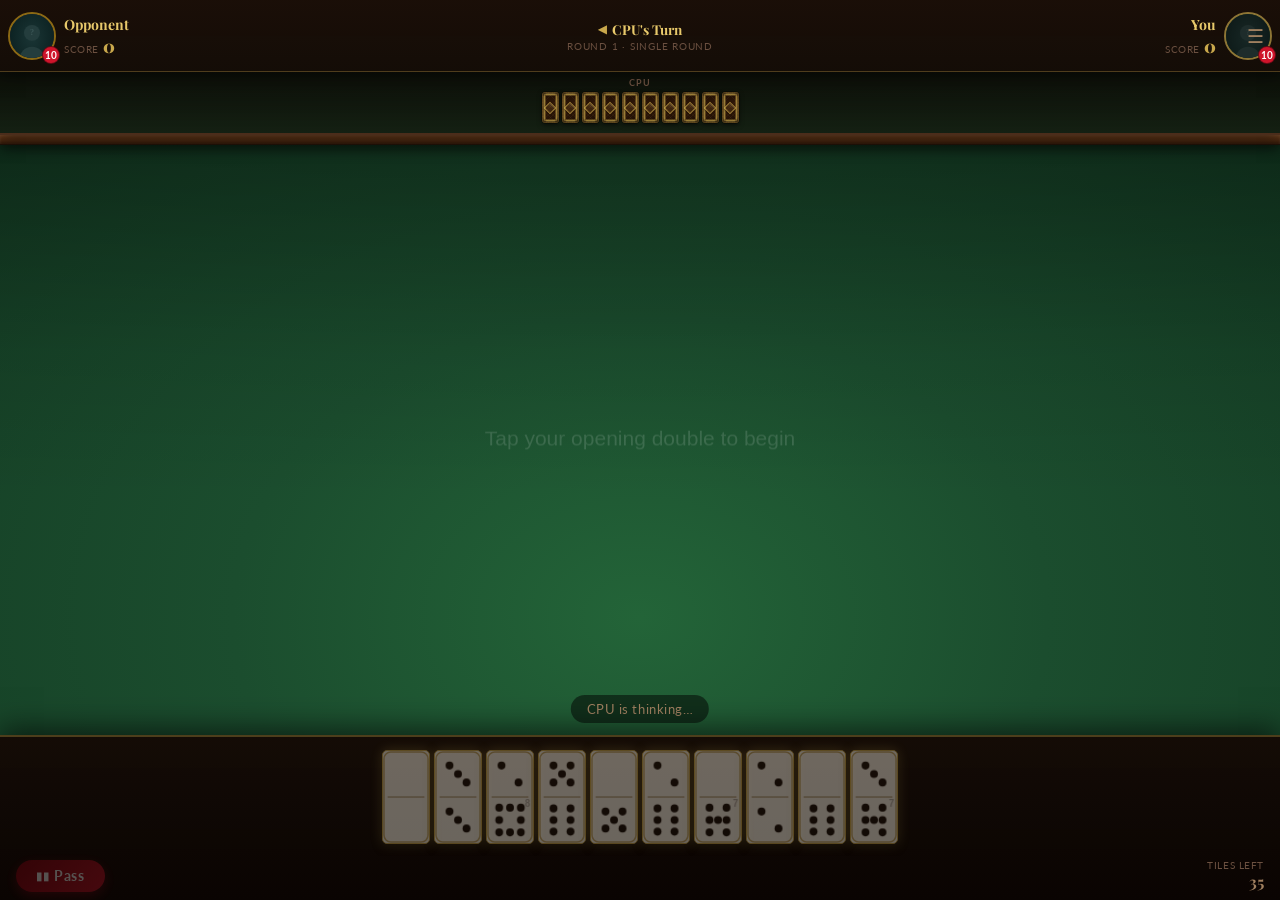
==== commit e0c15695: "Add Share Result button to match-over overlay - game.js: GameUI.shareResult() builds "I beat Art 72-" ====
--- a/game.html
+++ b/game.html
@@ -176,6 +176,7 @@
       <div class="result-scores" id="match-result-scores"></div>
       <div class="gold-rule"></div>
       <button class="btn-primary" onclick="GameUI.rematch()">Rematch</button>
+      <button class="btn-share" id="share-result-btn" onclick="GameUI.shareResult()">&#128228; Share Result</button>
       <button class="btn-secondary" onclick="GameUI.showRecap()">Game Recap</button>
       <button class="btn-secondary" onclick="window.location.href='index.html'">Main Menu</button>
     </div>
--- a/css/game.css
+++ b/css/game.css
@@ -231,42 +231,69 @@
   line-height: 1;
 }
 
-/* Individual tile back — upright domino back, standing at far edge */
+/* Individual tile back — Cuban diamond back design */
 .tile-back {
   display: inline-block;
   width: 17px;
   height: 31px;
-  background: linear-gradient(160deg, #1c0e04 0%, #2e1609 55%, #1c0e04 100%);
-  border: 1px solid rgba(201,168,76,0.22);
+  /* Base mahogany + subtle 45° crosshatch lattice */
+  background:
+    repeating-linear-gradient(
+      45deg,
+      rgba(201,168,76,0.055) 0px, rgba(201,168,76,0.055) 0.5px,
+      transparent 0.5px, transparent 4px
+    ),
+    repeating-linear-gradient(
+      -45deg,
+      rgba(201,168,76,0.055) 0px, rgba(201,168,76,0.055) 0.5px,
+      transparent 0.5px, transparent 4px
+    ),
+    linear-gradient(160deg, #1c0e04 0%, #321808 52%, #1c0e04 100%);
+  border: 1px solid rgba(201,168,76,0.32);
   border-radius: 3px;
   position: relative;
   flex-shrink: 0;
   box-shadow:
-    inset 0 1px 3px rgba(255,255,255,0.06),
-    inset 0 -1px 2px rgba(0,0,0,0.4),
+    inset 0 1px 3px rgba(255,255,255,0.07),
+    inset 0 -1px 2px rgba(0,0,0,0.45),
     0 2px 5px rgba(0,0,0,0.55),
     0 0 0 0.5px rgba(0,0,0,0.6);
 }
 
-/* Subtle inner border to suggest the tile frame */
+/* Inner frame — tighter inset with visible corner accents via box-shadow */
 .tile-back::before {
   content: '';
   position: absolute;
   inset: 2px;
-  border: 0.5px solid rgba(201,168,76,0.14);
-  border-radius: 2px;
-}
-
-/* Center pip/diamond hint on the back */
+  border: 0.5px solid rgba(201,168,76,0.30);
+  border-radius: 1px;
+  /* Four gold corner dots */
+  box-shadow:
+     1px  1px 0 0.5px rgba(201,168,76,0.45),
+    -1px  1px 0 0.5px rgba(201,168,76,0.45),
+     1px -1px 0 0.5px rgba(201,168,76,0.45),
+    -1px -1px 0 0.5px rgba(201,168,76,0.45);
+}
+
+/* Central embossed diamond — the Cuban design element */
 .tile-back::after {
   content: '';
   position: absolute;
   top: 50%;
   left: 50%;
+  width: 9px;
+  height: 9px;
   transform: translate(-50%, -50%) rotate(45deg);
-  width: 5px;
-  height: 5px;
-  border: 0.5px solid rgba(201,168,76,0.18);
+  background: linear-gradient(
+    135deg,
+    rgba(201,168,76,0.24) 0%,
+    rgba(201,168,76,0.07) 55%,
+    rgba(201,168,76,0.16) 100%
+  );
+  border: 0.75px solid rgba(201,168,76,0.68);
+  box-shadow:
+    inset 0 1px 0 rgba(255,255,255,0.12),
+    0 1px 2px rgba(0,0,0,0.35);
 }
 
 .tile-backs-row {
@@ -332,6 +359,10 @@
 .tile-backs-col .tile-back {
   width: 16px;
   height: 28px;
+}
+.tile-backs-col .tile-back::after {
+  width: 8px;
+  height: 8px;
 }
 
 /* ===== V2: BOARD OUTER (table rail + canvas wrapper) ===== */
@@ -867,6 +898,35 @@
   font-weight: 700;
 }
 
+/* Share result button */
+.btn-share {
+  width: 100%;
+  max-width: 280px;
+  padding: 10px var(--gap-md);
+  background: transparent;
+  border: 1px solid rgba(201,168,76,0.42);
+  border-radius: var(--r-pill);
+  color: var(--gold);
+  font-family: var(--font-body);
+  font-size: 0.82rem;
+  font-weight: 700;
+  letter-spacing: 0.07em;
+  text-transform: uppercase;
+  cursor: pointer;
+  transition: background var(--t-mid), border-color var(--t-mid), color var(--t-mid);
+  -webkit-tap-highlight-color: transparent;
+}
+.btn-share:hover,
+.btn-share:active {
+  background: rgba(201,168,76,0.12);
+  border-color: var(--gold-light);
+  color: var(--gold-light);
+}
+.btn-share:disabled {
+  opacity: 0.6;
+  cursor: default;
+}
+
 /* ===== GAME RECAP ===== */
 .recap-card {
   background: linear-gradient(160deg, #2C1810 0%, #1A0D07 100%);
